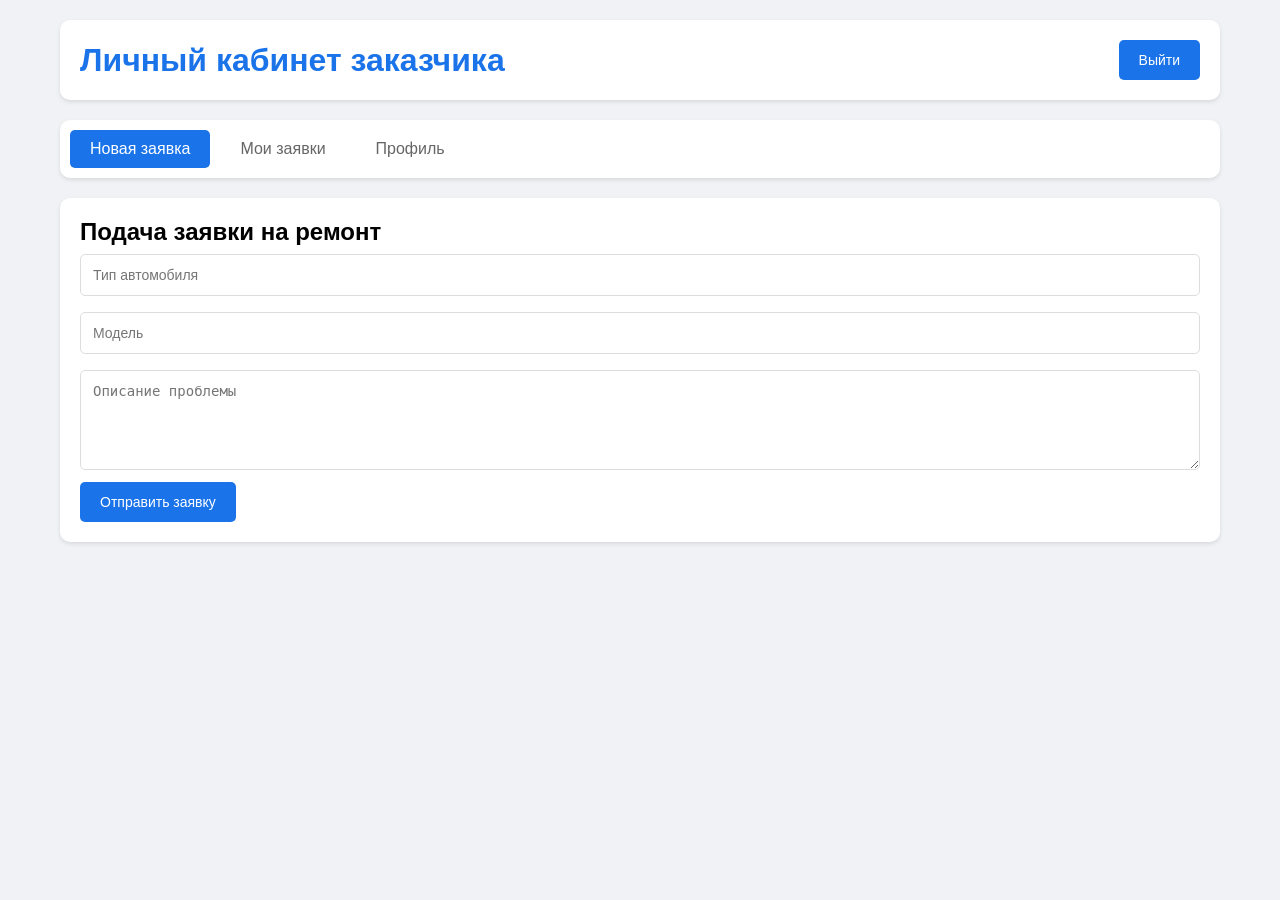
==== RequestsForCarRepairs/wwwroot/customer.html @ a0fb4a38 "Написаны веб-страницы, начата разаботка маршрутов и логики приложения, настроено подключение к базе " ====
﻿<!DOCTYPE html>
<html lang="ru">
<head>
    <meta charset="UTF-8">
    <meta name="viewport" content="width=device-width, initial-scale=1.0">
    <title>Заказчик - Мои заявки</title>
    <link rel="stylesheet" href="css/style.css">
</head>
<body>
    <div class="container">
        <div class="header">
            <h1>Личный кабинет заказчика</h1>
            <div class="user-info">
                <span id="userName"></span>
                <button onclick="logout()">Выйти</button>
            </div>
        </div>

        <div class="nav">
            <button onclick="showSection('newRequest')" class="active">Новая заявка</button>
            <button onclick="showSection('myRequests')">Мои заявки</button>
            <button onclick="showSection('editProfile')">Профиль</button>
        </div>

        <!-- Новая заявка -->
        <div id="newRequest" class="section active">
            <h2>Подача заявки на ремонт</h2>
            <form id="requestForm">
                <input type="text" id="carType" placeholder="Тип автомобиля" required>
                <input type="text" id="carModel" placeholder="Модель" required>
                <textarea id="problemDescription" placeholder="Описание проблемы" required></textarea>
                <button type="submit">Отправить заявку</button>
            </form>
            <div id="requestResult"></div>
        </div>

        <!-- Мои заявки -->
        <div id="myRequests" class="section">
            <h2>Мои заявки</h2>
            <div id="requestsList"></div>
        </div>

        <!-- Редактирование профиля -->
        <div id="editProfile" class="section">
            <h2>Редактирование профиля</h2>
            <form id="profileForm">
                <input type="text" id="fio" placeholder="ФИО" required>
                <input type="text" id="phone" placeholder="Телефон" required>
                <button type="submit">Сохранить</button>
            </form>
        </div>
    </div>
    <script src="js/auth.js"></script>
    <script src="js/tourist.js"></script>
</body>
</html>
---- RequestsForCarRepairs/wwwroot/css/style.css ----
﻿* {
    margin: 0;
    padding: 0;
    box-sizing: border-box;
}

body {
    font-family: Arial, sans-serif;
    background: #f0f2f5;
}

.container {
    max-width: 1200px;
    margin: 0 auto;
    padding: 20px;
}

.header {
    background: white;
    padding: 20px;
    border-radius: 10px;
    margin-bottom: 20px;
    box-shadow: 0 2px 4px rgba(0,0,0,0.1);
    display: flex;
    justify-content: space-between;
    align-items: center;
}

    .header h1 {
        color: #1a73e8;
    }

.user-info {
    display: flex;
    align-items: center;
    gap: 20px;
}

    .user-info span {
        font-weight: bold;
        color: #333;
    }

.nav {
    background: white;
    padding: 10px;
    border-radius: 10px;
    margin-bottom: 20px;
    box-shadow: 0 2px 4px rgba(0,0,0,0.1);
    display: flex;
    gap: 10px;
}

    .nav button {
        padding: 10px 20px;
        border: none;
        background: none;
        cursor: pointer;
        font-size: 16px;
        color: #666;
        border-radius: 5px;
        transition: all 0.3s;
    }

        .nav button:hover {
            background: #e8f0fe;
            color: #1a73e8;
        }

        .nav button.active {
            background: #1a73e8;
            color: white;
        }

.section {
    display: none;
    background: white;
    padding: 20px;
    border-radius: 10px;
    box-shadow: 0 2px 4px rgba(0,0,0,0.1);
}

    .section.active {
        display: block;
    }

.login-form {
    max-width: 400px;
    margin: 50px auto;
    background: white;
    padding: 30px;
    border-radius: 10px;
    box-shadow: 0 2px 10px rgba(0,0,0,0.1);
}

    .login-form h2 {
        margin-bottom: 20px;
        color: #333;
        text-align: center;
    }

input, textarea, select {
    width: 100%;
    padding: 12px;
    margin: 8px 0;
    border: 1px solid #ddd;
    border-radius: 5px;
    font-size: 14px;
    transition: border-color 0.3s;
}

    input:focus, textarea:focus, select:focus {
        border-color: #1a73e8;
        outline: none;
    }

textarea {
    min-height: 100px;
    resize: vertical;
}

button {
    background: #1a73e8;
    color: white;
    border: none;
    padding: 12px 20px;
    border-radius: 5px;
    cursor: pointer;
    font-size: 14px;
    transition: background 0.3s;
}

    button:hover {
        background: #1557b0;
    }

.error {
    color: #d93025;
    margin-top: 10px;
    text-align: center;
}

.request-card {
    border: 1px solid #ddd;
    padding: 15px;
    margin: 10px 0;
    border-radius: 5px;
    background: #f9f9f9;
}

    .request-card h3 {
        color: #1a73e8;
        margin-bottom: 10px;
    }

    .request-card p {
        margin: 5px 0;
        color: #555;
    }

    .request-card .status {
        display: inline-block;
        padding: 5px 10px;
        background: #e8f0fe;
        color: #1a73e8;
        border-radius: 3px;
        font-size: 12px;
    }

.modal {
    display: none;
    position: fixed;
    top: 0;
    left: 0;
    width: 100%;
    height: 100%;
    background: rgba(0,0,0,0.5);
    z-index: 1000;
}

.modal-content {
    background: white;
    margin: 50px auto;
    padding: 20px;
    max-width: 600px;
    border-radius: 10px;
    position: relative;
    max-height: 80vh;
    overflow-y: auto;
}

.close {
    position: absolute;
    top: 10px;
    right: 20px;
    font-size: 24px;
    cursor: pointer;
    color: #666;
}

    .close:hover {
        color: #333;
    }

.analytics-grid {
    display: grid;
    grid-template-columns: repeat(auto-fit, minmax(250px, 1fr));
    gap: 20px;
    margin-top: 20px;
}

.analytics-card {
    background: #f5f5f5;
    padding: 20px;
    border-radius: 5px;
}

    .analytics-card h3 {
        color: #333;
        margin-bottom: 15px;
    }

.report-filters {
    margin-bottom: 20px;
    padding: 15px;
    background: #f5f5f5;
    border-radius: 5px;
}

    .report-filters input {
        width: auto;
        margin: 0 10px 0 0;
    }

.comment {
    background: #f0f2f5;
    padding: 10px;
    margin: 5px 0;
    border-radius: 5px;
}

    .comment small {
        color: #666;
        font-size: 12px;
    }

@media (max-width: 768px) {
    .nav {
        flex-direction: column;
    }

        .nav button {
            width: 100%;
        }

    .analytics-grid {
        grid-template-columns: 1fr;
    }
}
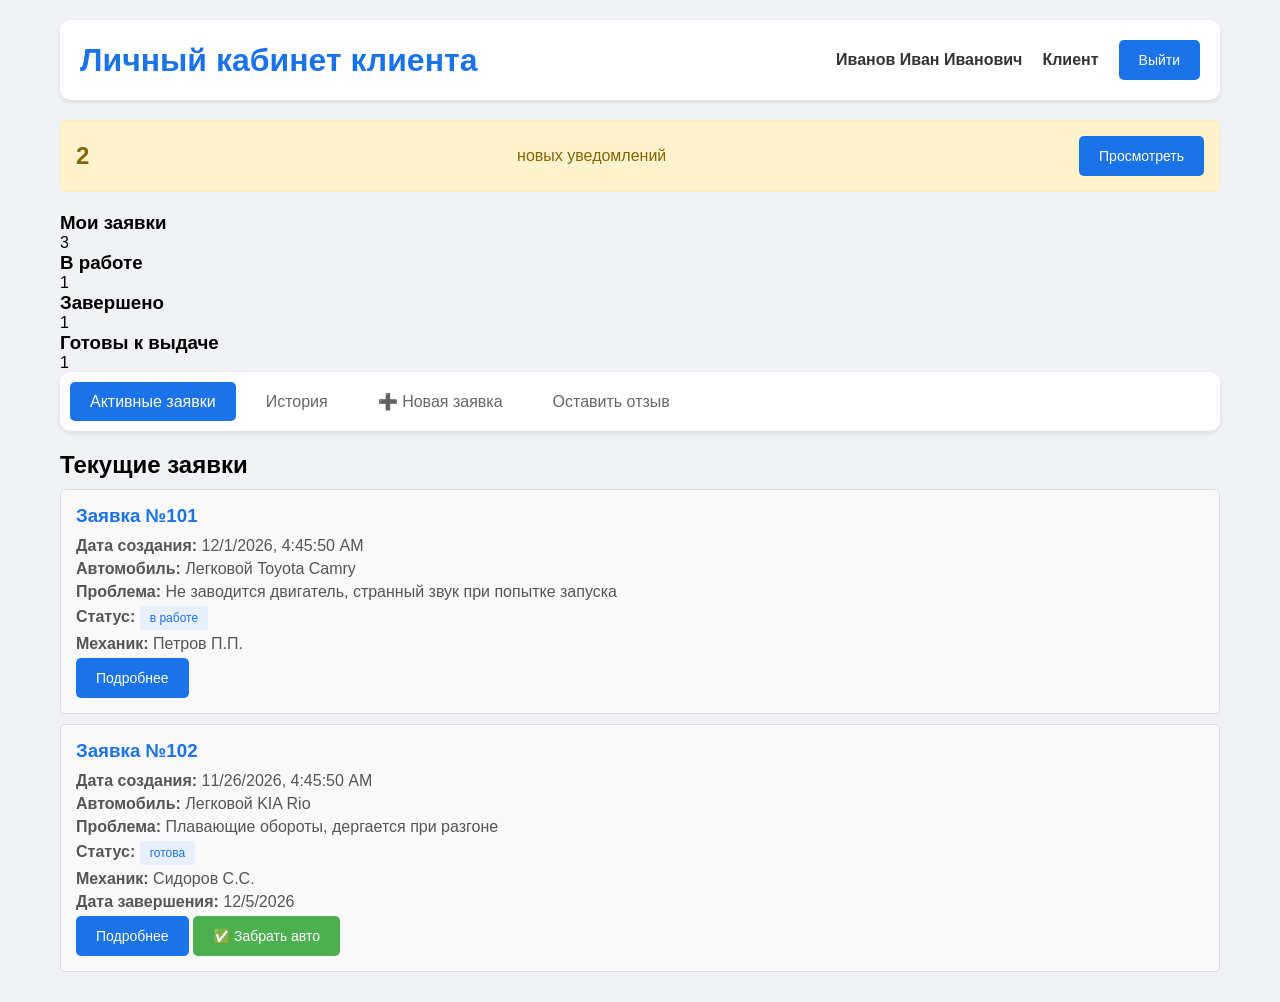
==== commit b1df8434: "Создано подключение к базе данных. Реализована логика авторизации. Добавлен функционал страниц для о" ====
--- a/RequestsForCarRepairs/wwwroot/customer.html
+++ b/RequestsForCarRepairs/wwwroot/customer.html
@@ -9,48 +9,588 @@
 <body>
     <div class="container">
         <div class="header">
-            <h1>Личный кабинет заказчика</h1>
+            <h1>Личный кабинет клиента</h1>
             <div class="user-info">
-                <span id="userName"></span>
+                <span class="user-name" id="userName"></span>
+                <span>Клиент</span>
                 <button onclick="logout()">Выйти</button>
             </div>
         </div>
 
+        <!-- Уведомления для клиента -->
+        <div class="alert-panel" id="notificationPanel" style="display: none;">
+            <span class="alert-count" id="notificationCount">0</span>
+            <span>новых уведомлений</span>
+            <button onclick="showNotifications()">Просмотреть</button>
+        </div>
+
+        <!-- Статистика клиента -->
+        <div class="statistics-panel">
+            <div class="stat-card">
+                <h3>Мои заявки</h3>
+                <div class="value" id="totalClientRequests">0</div>
+            </div>
+            <div class="stat-card">
+                <h3>В работе</h3>
+                <div class="value" id="clientInProgress">0</div>
+            </div>
+            <div class="stat-card">
+                <h3>Завершено</h3>
+                <div class="value" id="clientCompleted">0</div>
+            </div>
+            <div class="stat-card">
+                <h3>Готовы к выдаче</h3>
+                <div class="value" id="clientReady">0</div>
+            </div>
+        </div>
+
+        <!-- Навигация -->
         <div class="nav">
-            <button onclick="showSection('newRequest')" class="active">Новая заявка</button>
-            <button onclick="showSection('myRequests')">Мои заявки</button>
-            <button onclick="showSection('editProfile')">Профиль</button>
-        </div>
-
-        <!-- Новая заявка -->
-        <div id="newRequest" class="section active">
-            <h2>Подача заявки на ремонт</h2>
-            <form id="requestForm">
-                <input type="text" id="carType" placeholder="Тип автомобиля" required>
-                <input type="text" id="carModel" placeholder="Модель" required>
-                <textarea id="problemDescription" placeholder="Описание проблемы" required></textarea>
-                <button type="submit">Отправить заявку</button>
-            </form>
-            <div id="requestResult"></div>
-        </div>
-
-        <!-- Мои заявки -->
-        <div id="myRequests" class="section">
-            <h2>Мои заявки</h2>
-            <div id="requestsList"></div>
-        </div>
-
-        <!-- Редактирование профиля -->
-        <div id="editProfile" class="section">
-            <h2>Редактирование профиля</h2>
-            <form id="profileForm">
-                <input type="text" id="fio" placeholder="ФИО" required>
-                <input type="text" id="phone" placeholder="Телефон" required>
-                <button type="submit">Сохранить</button>
-            </form>
+            <button class="active" onclick="showTab('activeRequests')">Активные заявки</button>
+            <button onclick="showTab('requestHistory')">История</button>
+            <button onclick="showTab('newRequest')">➕ Новая заявка</button>
+            <button onclick="showTab('feedback')">Оставить отзыв</button>
+        </div>
+
+        <!-- Вкладка: Активные заявки -->
+        <div id="activeRequestsTab" class="tab active">
+            <h2>Текущие заявки</h2>
+            <div id="activeRequestsList">Загрузка...</div>
+        </div>
+
+        <!-- Вкладка: История заявок -->
+        <div id="requestHistoryTab" class="tab">
+            <h2>История заявок</h2>
+            <div class="filter-panel">
+                <input type="text" id="historySearch" placeholder="Поиск по номеру или авто...">
+                <select id="historyStatusFilter">
+                    <option value="">Все статусы</option>
+                    <option value="завершена">Завершенные</option>
+                    <option value="готова">Готовые к выдаче</option>
+                </select>
+                <button onclick="filterHistory()">Поиск</button>
+            </div>
+            <div id="historyRequestsList">Загрузка...</div>
+        </div>
+
+        <!-- Вкладка: Новая заявка -->
+        <div id="newRequestTab" class="tab">
+            <h2>Создание новой заявки</h2>
+            <div class="request-card">
+                <form id="newRequestForm">
+                    <div class="form-group">
+                        <label>Вид авто:</label>
+                        <input type="text" id="carType" placeholder="Например: Легковой, Грузовой" required>
+                    </div>
+                    <div class="form-group">
+                        <label>Модель авто:</label>
+                        <input type="text" id="carModel" placeholder="Например: Toyota Camry" required>
+                    </div>
+                    <div class="form-group">
+                        <label>Описание проблемы:</label>
+                        <textarea id="problemDescription" rows="5" placeholder="Подробно опишите неисправность..." required></textarea>
+                    </div>
+                    <div class="form-group">
+                        <label>Желаемая дата завершения:</label>
+                        <input type="date" id="desiredDate">
+                    </div>
+                    <div class="form-group">
+                        <label>Дополнительные пожелания:</label>
+                        <textarea id="additionalWishes" rows="3" placeholder="Укажите дополнительные пожелания..."></textarea>
+                    </div>
+                    <button type="button" onclick="createRequest()">Отправить заявку</button>
+                </form>
+            </div>
+        </div>
+
+        <!-- Вкладка: Оставить отзыв -->
+        <div id="feedbackTab" class="tab">
+            <h2>Оценка качества обслуживания</h2>
+
+            <!-- Завершенные заявки для отзыва -->
+            <div id="completedForFeedback">Загрузка...</div>
+
+          
+            <div id="feedbackForm" style="display: none;" class="request-card">
+                <h3>Оставить отзыв по заявке №<span id="feedbackRequestId"></span></h3>
+
+                <div class="form-group">
+                    <label>Оценка работы:</label>
+                    <select id="rating">
+                        <option value="5">5 - Отлично</option>
+                        <option value="4">4 - Хорошо</option>
+                        <option value="3">3 - Удовлетворительно</option>
+                        <option value="2">2 - Плохо</option>
+                        <option value="1">1 - Ужасно</option>
+                    </select>
+                </div>
+
+                <div class="form-group">
+                    <label>Качество ремонта:</label>
+                    <select id="qualityRating">
+                        <option value="5">5 - Идеально</option>
+                        <option value="4">4 - Хорошо</option>
+                        <option value="3">3 - Приемлемо</option>
+                        <option value="2">2 - Есть замечания</option>
+                        <option value="1">1 - Требует доработки</option>
+                    </select>
+                </div>
+
+                <div class="form-group">
+                    <label>Скорость выполнения:</label>
+                    <select id="speedRating">
+                        <option value="5">5 - Очень быстро</option>
+                        <option value="4">4 - В срок</option>
+                        <option value="3">3 - С небольшим опозданием</option>
+                        <option value="2">2 - Долго</option>
+                        <option value="1">1 - Очень долго</option>
+                    </select>
+                </div>
+
+                <div class="form-group">
+                    <label>Ваш отзыв:</label>
+                    <textarea id="feedbackText" rows="4" placeholder="Напишите ваш отзыв о качестве работы..."></textarea>
+                </div>
+
+                <div class="form-group">
+                    <label>Рекомендуете ли нас друзьям?</label>
+                    <select id="recommend">
+                        <option value="yes">Да</option>
+                        <option value="no">Нет</option>
+                    </select>
+                </div>
+
+                <button onclick="submitFeedback()">Отправить отзыв</button>
+                <button onclick="cancelFeedback()" style="background: #666;">Отмена</button>
+            </div>
         </div>
     </div>
+
+
+    <div id="requestDetailModal" class="modal">
+        <div class="modal-content">
+            <span class="close" onclick="closeModal('requestDetailModal')">&times;</span>
+            <h2 id="detailModalTitle">Детали заявки</h2>
+
+            <div id="requestDetailInfo"></div>
+
+            <h3>Статус выполнения</h3>
+            <div class="status-timeline" id="statusTimeline"></div>
+
+            <h3>Комментарии механиков</h3>
+            <div id="detailComments"></div>
+
+            <h3>Запчасти и материалы</h3>
+            <div id="detailParts"></div>
+
+            <button onclick="contactManager()" style="margin-top: 20px;">📞 Связаться с менеджером</button>
+        </div>
+    </div>
+
+
+    <div id="notificationsModal" class="modal">
+        <div class="modal-content">
+            <span class="close" onclick="closeModal('notificationsModal')">&times;</span>
+            <h2>Уведомления</h2>
+            <div id="notificationsList"></div>
+        </div>
+    </div>
+
     <script src="js/auth.js"></script>
-    <script src="js/tourist.js"></script>
+    <script>
+        let currentUser = null;
+        let clientRequests = [];
+        let notifications = [];
+
+        document.addEventListener('DOMContentLoaded', function () {
+            currentUser = app.getUser();
+            if (!currentUser || (currentUser.type?.toLowerCase() !== 'клиент' && currentUser.type?.toLowerCase() !== 'admin')) {
+                // Для демо создаем тестового клиента
+                currentUser = {
+                    userID: 1,
+                    fio: 'Иванов Иван Иванович',
+                    login: 'client',
+                    type: 'клиент'
+                };
+                app.setUser(currentUser);
+            }
+
+            document.getElementById('userName').textContent = currentUser.fio || currentUser.login;
+
+            loadClientData();
+        });
+
+        function showTab(tabName) {
+            document.querySelectorAll('.tab').forEach(t => t.classList.remove('active'));
+            document.querySelectorAll('.nav button').forEach(b => b.classList.remove('active'));
+
+            document.getElementById(tabName + 'Tab').classList.add('active');
+            event.target.classList.add('active');
+
+            if (tabName === 'activeRequests') loadActiveRequests();
+            if (tabName === 'requestHistory') loadRequestHistory();
+            if (tabName === 'feedback') loadCompletedForFeedback();
+        }
+
+        function loadClientData() {
+            // Имитация загрузки данных клиента
+            setTimeout(() => {
+                clientRequests = [
+                    {
+                        requestID: 101,
+                        startDate: new Date(Date.now() - 5 * 24 * 60 * 60 * 1000),
+                        carType: 'Легковой',
+                        carModel: 'Toyota Camry',
+                        problemDescription: 'Не заводится двигатель, странный звук при попытке запуска',
+                        requestStatus: 'в работе',
+                        completionDate: null,
+                        master: { fio: 'Петров П.П.' },
+                        comments: [
+                            { authorName: 'Петров П.П.', message: 'Диагностика показала проблемы со стартером', createdAt: new Date(Date.now() - 4 * 24 * 60 * 60 * 1000) },
+                            { authorName: 'Петров П.П.', message: 'Заказан новый стартер, ожидаем поставку', createdAt: new Date(Date.now() - 2 * 24 * 60 * 60 * 1000) }
+                        ],
+                        parts: [
+                            { name: 'Стартер', partNumber: 'ST-123', quantity: 1, isOrdered: true }
+                        ]
+                    },
+                    {
+                        requestID: 102,
+                        startDate: new Date(Date.now() - 10 * 24 * 60 * 60 * 1000),
+                        carType: 'Легковой',
+                        carModel: 'KIA Rio',
+                        problemDescription: 'Плавающие обороты, дергается при разгоне',
+                        requestStatus: 'готова',
+                        completionDate: new Date(Date.now() - 1 * 24 * 60 * 60 * 1000),
+                        master: { fio: 'Сидоров С.С.' },
+                        comments: [
+                            { authorName: 'Сидоров С.С.', message: 'Произведена чистка дроссельной заслонки', createdAt: new Date(Date.now() - 3 * 24 * 60 * 60 * 1000) },
+                            { authorName: 'Сидоров С.С.', message: 'Замена свечей зажигания', createdAt: new Date(Date.now() - 2 * 24 * 60 * 60 * 1000) }
+                        ],
+                        parts: [
+                            { name: 'Свечи зажигания', partNumber: 'NGK-456', quantity: 4, isOrdered: true }
+                        ]
+                    },
+                    {
+                        requestID: 103,
+                        startDate: new Date(Date.now() - 15 * 24 * 60 * 60 * 1000),
+                        carType: 'Грузовой',
+                        carModel: 'ГАЗель',
+                        problemDescription: 'Стук в подвеске спереди',
+                        requestStatus: 'завершена',
+                        completionDate: new Date(Date.now() - 3 * 24 * 60 * 60 * 1000),
+                        master: { fio: 'Кузнецов К.К.' },
+                        comments: [
+                            { authorName: 'Кузнецов К.К.', message: 'Замена передних амортизаторов', createdAt: new Date(Date.now() - 5 * 24 * 60 * 60 * 1000) },
+                            { authorName: 'Кузнецов К.К.', message: 'Сход-развал выполнен', createdAt: new Date(Date.now() - 4 * 24 * 60 * 60 * 1000) }
+                        ],
+                        parts: [
+                            { name: 'Амортизаторы', partNumber: 'KYB-789', quantity: 2, isOrdered: true }
+                        ]
+                    }
+                ];
+
+                // Уведомления
+                notifications = [
+                    { id: 1, message: 'По заявке №101 обновлен статус: "В работе"', date: new Date(), read: false },
+                    { id: 2, message: 'Заявка №102 готова к выдаче', date: new Date(), read: false },
+                    { id: 3, message: 'Добавлен комментарий по заявке №101', date: new Date(), read: true }
+                ];
+
+                updateStatistics();
+                showNotificationsAlert();
+                loadActiveRequests();
+            }, 500);
+        }
+
+        function updateStatistics() {
+            const total = clientRequests.length;
+            const inProgress = clientRequests.filter(r => r.requestStatus === 'в работе' || r.requestStatus === 'ожидание').length;
+            const completed = clientRequests.filter(r => r.requestStatus === 'завершена').length;
+            const ready = clientRequests.filter(r => r.requestStatus === 'готова').length;
+
+            document.getElementById('totalClientRequests').textContent = total;
+            document.getElementById('clientInProgress').textContent = inProgress;
+            document.getElementById('clientCompleted').textContent = completed;
+            document.getElementById('clientReady').textContent = ready;
+        }
+
+        function showNotificationsAlert() {
+            const unreadCount = notifications.filter(n => !n.read).length;
+            if (unreadCount > 0) {
+                document.getElementById('notificationCount').textContent = unreadCount;
+                document.getElementById('notificationPanel').style.display = 'flex';
+            }
+        }
+
+        function loadActiveRequests() {
+            const active = clientRequests.filter(r => r.requestStatus !== 'завершена');
+            displayClientRequests(active, 'activeRequestsList', true);
+        }
+
+        function loadRequestHistory() {
+            const history = clientRequests.filter(r => r.requestStatus === 'завершена');
+            displayClientRequests(history, 'historyRequestsList', false);
+        }
+
+        function loadCompletedForFeedback() {
+            const completed = clientRequests.filter(r => r.requestStatus === 'завершена' || r.requestStatus === 'готова');
+
+            if (completed.length === 0) {
+                document.getElementById('completedForFeedback').innerHTML = '<p>Нет завершенных заявок для отзыва</p>';
+                return;
+            }
+
+            document.getElementById('completedForFeedback').innerHTML = completed.map(r => `
+                    <div class="request-card">
+                        <h3>Заявка №${r.requestID}</h3>
+                        <p><strong>Автомобиль:</strong> ${r.carType} ${r.carModel}</p>
+                        <p><strong>Проблема:</strong> ${r.problemDescription}</p>
+                        <p><strong>Статус:</strong> <span class="status">${r.requestStatus}</span></p>
+                        <p><strong>Механик:</strong> ${r.master?.fio || 'Не указан'}</p>
+                        <p><strong>Дата завершения:</strong> ${r.completionDate ? new Date(r.completionDate).toLocaleDateString() : 'Не указана'}</p>
+                        <button onclick="showFeedbackForm(${r.requestID})">Оставить отзыв</button>
+                    </div>
+                `).join('');
+        }
+
+        function displayClientRequests(requests, elementId, showTimeline) {
+            const container = document.getElementById(elementId);
+
+            if (!requests || requests.length === 0) {
+                container.innerHTML = '<p>Заявок не найдено</p>';
+                return;
+            }
+
+            container.innerHTML = requests.map(r => {
+                const statusClass = {
+                    'новая': 'status-new',
+                    'в работе': 'status-progress',
+                    'ожидание': 'status-waiting',
+                    'готова': 'status-ready',
+                    'завершена': 'status-completed'
+                }[r.requestStatus?.toLowerCase()] || '';
+
+                return `
+                        <div class="request-card">
+                            <h3>Заявка №${r.requestID}</h3>
+                            <p><strong>Дата создания:</strong> ${new Date(r.startDate).toLocaleString()}</p>
+                            <p><strong>Автомобиль:</strong> ${r.carType || ''} ${r.carModel || ''}</p>
+                            <p><strong>Проблема:</strong> ${r.problemDescription || ''}</p>
+                            <p><strong>Статус:</strong> <span class="status ${statusClass}">${r.requestStatus}</span></p>
+                            <p><strong>Механик:</strong> ${r.master?.fio || 'Не назначен'}</p>
+                            ${r.completionDate ? `<p><strong>Дата завершения:</strong> ${new Date(r.completionDate).toLocaleDateString()}</p>` : ''}
+                            <button onclick="showRequestDetails(${r.requestID})">Подробнее</button>
+
+                            ${r.requestStatus === 'готова' ? `
+                                <button onclick="confirmPickup(${r.requestID})" style="background: #4CAF50;">✅ Забрать авто</button>
+                            ` : ''}
+                        </div>
+                    `;
+            }).join('');
+        }
+
+        function showRequestDetails(requestId) {
+            const request = clientRequests.find(r => r.requestID === requestId);
+            if (!request) return;
+
+            document.getElementById('detailModalTitle').textContent = `Заявка №${requestId}`;
+
+           
+            document.getElementById('requestDetailInfo').innerHTML = `
+                    <p><strong>Автомобиль:</strong> ${request.carType} ${request.carModel}</p>
+                    <p><strong>Проблема:</strong> ${request.problemDescription}</p>
+                    <p><strong>Статус:</strong> ${request.requestStatus}</p>
+                    <p><strong>Механик:</strong> ${request.master?.fio || 'Не назначен'}</p>
+                    <p><strong>Дата создания:</strong> ${new Date(request.startDate).toLocaleString()}</p>
+                    ${request.completionDate ? `<p><strong>Дата завершения:</strong> ${new Date(request.completionDate).toLocaleString()}</p>` : ''}
+                `;
+
+           
+            document.getElementById('statusTimeline').innerHTML = `
+                    <div style="margin: 10px 0; padding: 10px; background: #f5f5f5; border-radius: 5px;">
+                        <p>✅ Заявка создана: ${new Date(request.startDate).toLocaleString()}</p>
+                        ${request.requestStatus !== 'новая' ? '<p>🔄 В работе</p>' : ''}
+                        ${request.completionDate ? `<p>✅ Завершена: ${new Date(request.completionDate).toLocaleString()}</p>` : ''}
+                    </div>
+                `;
+
+          
+            if (request.comments && request.comments.length > 0) {
+                document.getElementById('detailComments').innerHTML = request.comments.map(c => `
+                        <div class="comment">
+                            <strong>${c.authorName}:</strong> ${c.message}
+                            <br><small>${new Date(c.createdAt).toLocaleString()}</small>
+                        </div>
+                    `).join('');
+            } else {
+                document.getElementById('detailComments').innerHTML = '<p>Комментариев пока нет</p>';
+            }
+
+            if (request.parts && request.parts.length > 0) {
+                document.getElementById('detailParts').innerHTML = request.parts.map(p => `
+                        <div class="comment">
+                            <strong>${p.name}</strong> (${p.partNumber}) - ${p.quantity} шт.
+                            ${p.isOrdered ? '✅ Заказано' : '⏳ Ожидает заказа'}
+                        </div>
+                    `).join('');
+            } else {
+                document.getElementById('detailParts').innerHTML = '<p>Запчасти не заказывались</p>';
+            }
+
+            document.getElementById('requestDetailModal').style.display = 'block';
+        }
+
+        function showFeedbackForm(requestId) {
+            document.getElementById('feedbackRequestId').textContent = requestId;
+            document.getElementById('feedbackForm').style.display = 'block';
+            document.getElementById('feedbackTab').scrollTop = document.getElementById('feedbackForm').offsetTop;
+        }
+
+        function submitFeedback() {
+            const requestId = document.getElementById('feedbackRequestId').textContent;
+            const rating = document.getElementById('rating').value;
+            const qualityRating = document.getElementById('qualityRating').value;
+            const speedRating = document.getElementById('speedRating').value;
+            const feedbackText = document.getElementById('feedbackText').value;
+            const recommend = document.getElementById('recommend').value;
+
+            if (!feedbackText) {
+                alert('Пожалуйста, напишите отзыв');
+                return;
+            }
+
+            alert(`
+                    Спасибо за ваш отзыв по заявке №${requestId}!
+
+                    Оценка: ${rating}
+                    Качество ремонта: ${qualityRating}
+                    Скорость: ${speedRating}
+                    Рекомендация: ${recommend === 'yes' ? '✅ Да' : '❌ Нет'}
+
+                    Ваш отзыв: "${feedbackText}"
+
+                    Мы ценим ваше мнение!
+                `);
+
+            cancelFeedback();
+        }
+
+        function cancelFeedback() {
+            document.getElementById('feedbackForm').style.display = 'none';
+            document.getElementById('rating').value = '5';
+            document.getElementById('qualityRating').value = '5';
+            document.getElementById('speedRating').value = '5';
+            document.getElementById('feedbackText').value = '';
+            document.getElementById('recommend').value = 'yes';
+        }
+
+        function createRequest() {
+            const carType = document.getElementById('carType').value;
+            const carModel = document.getElementById('carModel').value;
+            const problem = document.getElementById('problemDescription').value;
+            const desiredDate = document.getElementById('desiredDate').value;
+            const wishes = document.getElementById('additionalWishes').value;
+
+            if (!carType || !carModel || !problem) {
+                alert('Заполните все обязательные поля');
+                return;
+            }
+
+            const newId = Math.max(...clientRequests.map(r => r.requestID)) + 1;
+
+            const newRequest = {
+                requestID: newId,
+                startDate: new Date(),
+                carType: carType,
+                carModel: carModel,
+                problemDescription: problem,
+                requestStatus: 'новая',
+                completionDate: null,
+                master: null,
+                comments: [],
+                parts: []
+            };
+
+            clientRequests.push(newRequest);
+
+            alert(`Заявка №${newId} успешно создана! Ожидайте подтверждения от диспетчера.`);
+
+            
+            document.getElementById('newRequestForm').reset();
+
+
+            showTab('activeRequests');
+            loadActiveRequests();
+            updateStatistics();
+        }
+
+        function confirmPickup(requestId) {
+            if (confirm(`Подтвердите получение автомобиля по заявке №${requestId}`)) {
+                const request = clientRequests.find(r => r.requestID === requestId);
+                if (request) {
+                    request.requestStatus = 'завершена';
+                    request.completionDate = new Date();
+                    alert('Спасибо за обращение! Будем рады видеть вас снова.');
+                    loadActiveRequests();
+                    loadRequestHistory();
+                    updateStatistics();
+                }
+            }
+        }
+
+        function showNotifications() {
+            document.getElementById('notificationsList').innerHTML = notifications.map(n => `
+                    <div class="comment" style="${n.read ? 'opacity: 0.7;' : 'font-weight: bold;'}">
+                        <p>${n.message}</p>
+                        <small>${new Date(n.date).toLocaleString()}</small>
+                        ${!n.read ? `<button onclick="markAsRead(${n.id})" style="margin-top: 5px;">✓ Отметить прочитанным</button>` : ''}
+                    </div>
+                `).join('');
+
+            document.getElementById('notificationsModal').style.display = 'block';
+        }
+
+        function markAsRead(notificationId) {
+            const notification = notifications.find(n => n.id === notificationId);
+            if (notification) {
+                notification.read = true;
+                showNotifications();
+                showNotificationsAlert();
+            }
+        }
+
+        function contactManager() {
+            alert('Звонок менеджеру: +7 (123) 456-78-90');
+        }
+
+        function filterHistory() {
+            const search = document.getElementById('historySearch').value.toLowerCase();
+            const status = document.getElementById('historyStatusFilter').value;
+
+            let filtered = clientRequests.filter(r => r.requestStatus === 'завершена' || r.requestStatus === 'готова');
+
+            if (search) {
+                filtered = filtered.filter(r =>
+                    r.requestID.toString().includes(search) ||
+                    r.carModel.toLowerCase().includes(search) ||
+                    r.carType.toLowerCase().includes(search)
+                );
+            }
+
+            if (status) {
+                filtered = filtered.filter(r => r.requestStatus === status);
+            }
+
+            displayClientRequests(filtered, 'historyRequestsList', false);
+        }
+
+        function closeModal(modalId) {
+            document.getElementById(modalId).style.display = 'none';
+        }
+
+        function logout() {
+            app.logout();
+        }
+    </script>
 </body>
 </html>
--- a/RequestsForCarRepairs/wwwroot/css/style.css
+++ b/RequestsForCarRepairs/wwwroot/css/style.css
@@ -257,3 +257,166 @@
         grid-template-columns: 1fr;
     }
 }
+/* Добавьте в конец файла */
+.action-btn {
+    padding: 5px 10px;
+    margin: 2px;
+    border: none;
+    border-radius: 3px;
+    cursor: pointer;
+    font-size: 12px;
+}
+
+.extend-btn {
+    background: #ff9800;
+    color: white;
+}
+
+.assign-btn {
+    background: #2196F3;
+    color: white;
+}
+
+.qr-btn {
+    background: #4CAF50;
+    color: white;
+}
+
+.status-badge {
+    display: inline-block;
+    padding: 3px 8px;
+    border-radius: 3px;
+    font-size: 12px;
+    font-weight: bold;
+}
+
+.status-progress {
+    background: #2196F3;
+    color: white;
+}
+
+.status-ready {
+    background: #4CAF50;
+    color: white;
+}
+
+.status-new {
+    background: #ff9800;
+    color: white;
+}
+
+.alert-panel {
+    background: #fff3cd;
+    border: 1px solid #ffeeba;
+    color: #856404;
+    padding: 15px;
+    border-radius: 5px;
+    margin-bottom: 20px;
+    display: flex;
+    align-items: center;
+    justify-content: space-between;
+}
+
+    .alert-panel.warning {
+        background: #f8d7da;
+        border-color: #f5c6cb;
+        color: #721c24;
+    }
+
+.alert-count {
+    font-size: 24px;
+    font-weight: bold;
+    margin-right: 15px;
+}
+
+.tab {
+    display: none;
+}
+
+    .tab.active {
+        display: block;
+    }
+
+
+/* Стили для QR-кода */
+.qr-container {
+    text-align: center;
+    padding: 30px;
+    background: #f9f9f9;
+    border-radius: 15px;
+    box-shadow: 0 4px 15px rgba(0,0,0,0.2);
+}
+
+    .qr-container img {
+        max-width: 100%;
+        width: 300px;
+        height: 300px;
+        border: 4px solid #1a73e8;
+        border-radius: 20px;
+        padding: 15px;
+        background: white;
+        box-shadow: 0 4px 10px rgba(26,115,232,0.3);
+        margin: 10px 0;
+    }
+
+    .qr-container p {
+        margin: 15px 0;
+        font-size: 18px;
+        color: #333;
+    }
+
+        .qr-container p:first-of-type {
+            font-size: 22px;
+            font-weight: bold;
+            color: #1a73e8;
+        }
+
+    .qr-container button {
+        margin-top: 20px;
+        padding: 12px 30px;
+        background: #1a73e8;
+        color: white;
+        border: none;
+        border-radius: 8px;
+        cursor: pointer;
+        font-size: 16px;
+        font-weight: bold;
+        transition: all 0.3s;
+        box-shadow: 0 2px 5px rgba(0,0,0,0.2);
+    }
+
+        .qr-container button:hover {
+            background: #1557b0;
+            transform: scale(1.05);
+        }
+
+/* Стили для модального окна */
+.modal-content {
+    max-width: 500px;
+    background: white;
+    border-radius: 20px;
+    padding: 30px;
+    box-shadow: 0 10px 40px rgba(0,0,0,0.3);
+}
+
+    .modal-content h2 {
+        color: #1a73e8;
+        text-align: center;
+        margin-bottom: 20px;
+        font-size: 24px;
+    }
+
+.close {
+    position: absolute;
+    right: 20px;
+    top: 15px;
+    font-size: 28px;
+    font-weight: bold;
+    color: #666;
+    cursor: pointer;
+    transition: color 0.3s;
+}
+
+    .close:hover {
+        color: #1a73e8;
+    }
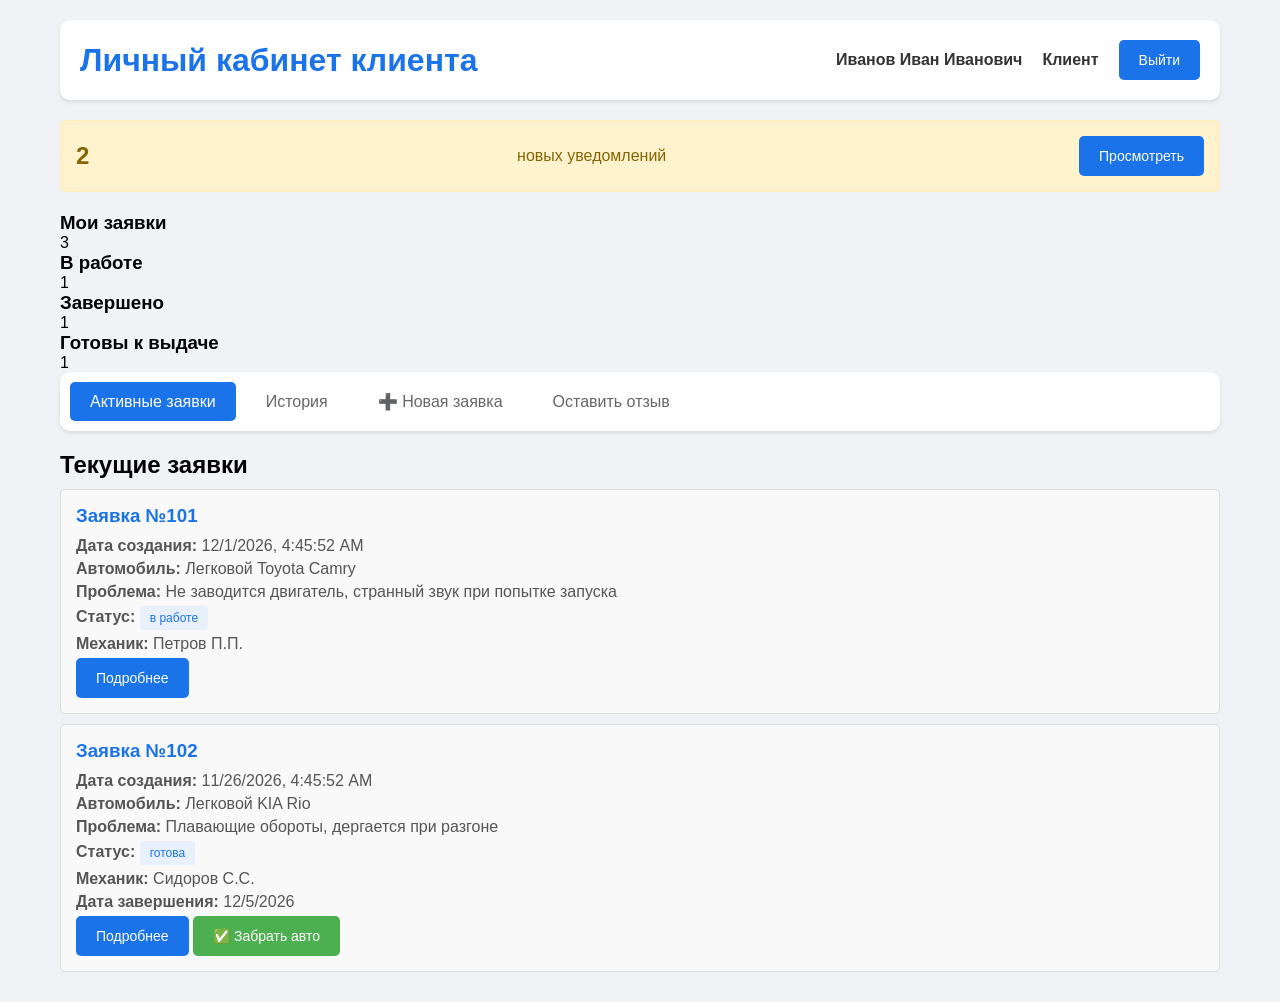
==== commit d82e5972: "Доработан функционал страницы оператора (добавлена функция редактирования заявок, просмотра статисти" ====
--- a/RequestsForCarRepairs/wwwroot/customer.html
+++ b/RequestsForCarRepairs/wwwroot/customer.html
@@ -197,400 +197,6 @@
     </div>
 
     <script src="js/auth.js"></script>
-    <script>
-        let currentUser = null;
-        let clientRequests = [];
-        let notifications = [];
-
-        document.addEventListener('DOMContentLoaded', function () {
-            currentUser = app.getUser();
-            if (!currentUser || (currentUser.type?.toLowerCase() !== 'клиент' && currentUser.type?.toLowerCase() !== 'admin')) {
-                // Для демо создаем тестового клиента
-                currentUser = {
-                    userID: 1,
-                    fio: 'Иванов Иван Иванович',
-                    login: 'client',
-                    type: 'клиент'
-                };
-                app.setUser(currentUser);
-            }
-
-            document.getElementById('userName').textContent = currentUser.fio || currentUser.login;
-
-            loadClientData();
-        });
-
-        function showTab(tabName) {
-            document.querySelectorAll('.tab').forEach(t => t.classList.remove('active'));
-            document.querySelectorAll('.nav button').forEach(b => b.classList.remove('active'));
-
-            document.getElementById(tabName + 'Tab').classList.add('active');
-            event.target.classList.add('active');
-
-            if (tabName === 'activeRequests') loadActiveRequests();
-            if (tabName === 'requestHistory') loadRequestHistory();
-            if (tabName === 'feedback') loadCompletedForFeedback();
-        }
-
-        function loadClientData() {
-            // Имитация загрузки данных клиента
-            setTimeout(() => {
-                clientRequests = [
-                    {
-                        requestID: 101,
-                        startDate: new Date(Date.now() - 5 * 24 * 60 * 60 * 1000),
-                        carType: 'Легковой',
-                        carModel: 'Toyota Camry',
-                        problemDescription: 'Не заводится двигатель, странный звук при попытке запуска',
-                        requestStatus: 'в работе',
-                        completionDate: null,
-                        master: { fio: 'Петров П.П.' },
-                        comments: [
-                            { authorName: 'Петров П.П.', message: 'Диагностика показала проблемы со стартером', createdAt: new Date(Date.now() - 4 * 24 * 60 * 60 * 1000) },
-                            { authorName: 'Петров П.П.', message: 'Заказан новый стартер, ожидаем поставку', createdAt: new Date(Date.now() - 2 * 24 * 60 * 60 * 1000) }
-                        ],
-                        parts: [
-                            { name: 'Стартер', partNumber: 'ST-123', quantity: 1, isOrdered: true }
-                        ]
-                    },
-                    {
-                        requestID: 102,
-                        startDate: new Date(Date.now() - 10 * 24 * 60 * 60 * 1000),
-                        carType: 'Легковой',
-                        carModel: 'KIA Rio',
-                        problemDescription: 'Плавающие обороты, дергается при разгоне',
-                        requestStatus: 'готова',
-                        completionDate: new Date(Date.now() - 1 * 24 * 60 * 60 * 1000),
-                        master: { fio: 'Сидоров С.С.' },
-                        comments: [
-                            { authorName: 'Сидоров С.С.', message: 'Произведена чистка дроссельной заслонки', createdAt: new Date(Date.now() - 3 * 24 * 60 * 60 * 1000) },
-                            { authorName: 'Сидоров С.С.', message: 'Замена свечей зажигания', createdAt: new Date(Date.now() - 2 * 24 * 60 * 60 * 1000) }
-                        ],
-                        parts: [
-                            { name: 'Свечи зажигания', partNumber: 'NGK-456', quantity: 4, isOrdered: true }
-                        ]
-                    },
-                    {
-                        requestID: 103,
-                        startDate: new Date(Date.now() - 15 * 24 * 60 * 60 * 1000),
-                        carType: 'Грузовой',
-                        carModel: 'ГАЗель',
-                        problemDescription: 'Стук в подвеске спереди',
-                        requestStatus: 'завершена',
-                        completionDate: new Date(Date.now() - 3 * 24 * 60 * 60 * 1000),
-                        master: { fio: 'Кузнецов К.К.' },
-                        comments: [
-                            { authorName: 'Кузнецов К.К.', message: 'Замена передних амортизаторов', createdAt: new Date(Date.now() - 5 * 24 * 60 * 60 * 1000) },
-                            { authorName: 'Кузнецов К.К.', message: 'Сход-развал выполнен', createdAt: new Date(Date.now() - 4 * 24 * 60 * 60 * 1000) }
-                        ],
-                        parts: [
-                            { name: 'Амортизаторы', partNumber: 'KYB-789', quantity: 2, isOrdered: true }
-                        ]
-                    }
-                ];
-
-                // Уведомления
-                notifications = [
-                    { id: 1, message: 'По заявке №101 обновлен статус: "В работе"', date: new Date(), read: false },
-                    { id: 2, message: 'Заявка №102 готова к выдаче', date: new Date(), read: false },
-                    { id: 3, message: 'Добавлен комментарий по заявке №101', date: new Date(), read: true }
-                ];
-
-                updateStatistics();
-                showNotificationsAlert();
-                loadActiveRequests();
-            }, 500);
-        }
-
-        function updateStatistics() {
-            const total = clientRequests.length;
-            const inProgress = clientRequests.filter(r => r.requestStatus === 'в работе' || r.requestStatus === 'ожидание').length;
-            const completed = clientRequests.filter(r => r.requestStatus === 'завершена').length;
-            const ready = clientRequests.filter(r => r.requestStatus === 'готова').length;
-
-            document.getElementById('totalClientRequests').textContent = total;
-            document.getElementById('clientInProgress').textContent = inProgress;
-            document.getElementById('clientCompleted').textContent = completed;
-            document.getElementById('clientReady').textContent = ready;
-        }
-
-        function showNotificationsAlert() {
-            const unreadCount = notifications.filter(n => !n.read).length;
-            if (unreadCount > 0) {
-                document.getElementById('notificationCount').textContent = unreadCount;
-                document.getElementById('notificationPanel').style.display = 'flex';
-            }
-        }
-
-        function loadActiveRequests() {
-            const active = clientRequests.filter(r => r.requestStatus !== 'завершена');
-            displayClientRequests(active, 'activeRequestsList', true);
-        }
-
-        function loadRequestHistory() {
-            const history = clientRequests.filter(r => r.requestStatus === 'завершена');
-            displayClientRequests(history, 'historyRequestsList', false);
-        }
-
-        function loadCompletedForFeedback() {
-            const completed = clientRequests.filter(r => r.requestStatus === 'завершена' || r.requestStatus === 'готова');
-
-            if (completed.length === 0) {
-                document.getElementById('completedForFeedback').innerHTML = '<p>Нет завершенных заявок для отзыва</p>';
-                return;
-            }
-
-            document.getElementById('completedForFeedback').innerHTML = completed.map(r => `
-                    <div class="request-card">
-                        <h3>Заявка №${r.requestID}</h3>
-                        <p><strong>Автомобиль:</strong> ${r.carType} ${r.carModel}</p>
-                        <p><strong>Проблема:</strong> ${r.problemDescription}</p>
-                        <p><strong>Статус:</strong> <span class="status">${r.requestStatus}</span></p>
-                        <p><strong>Механик:</strong> ${r.master?.fio || 'Не указан'}</p>
-                        <p><strong>Дата завершения:</strong> ${r.completionDate ? new Date(r.completionDate).toLocaleDateString() : 'Не указана'}</p>
-                        <button onclick="showFeedbackForm(${r.requestID})">Оставить отзыв</button>
-                    </div>
-                `).join('');
-        }
-
-        function displayClientRequests(requests, elementId, showTimeline) {
-            const container = document.getElementById(elementId);
-
-            if (!requests || requests.length === 0) {
-                container.innerHTML = '<p>Заявок не найдено</p>';
-                return;
-            }
-
-            container.innerHTML = requests.map(r => {
-                const statusClass = {
-                    'новая': 'status-new',
-                    'в работе': 'status-progress',
-                    'ожидание': 'status-waiting',
-                    'готова': 'status-ready',
-                    'завершена': 'status-completed'
-                }[r.requestStatus?.toLowerCase()] || '';
-
-                return `
-                        <div class="request-card">
-                            <h3>Заявка №${r.requestID}</h3>
-                            <p><strong>Дата создания:</strong> ${new Date(r.startDate).toLocaleString()}</p>
-                            <p><strong>Автомобиль:</strong> ${r.carType || ''} ${r.carModel || ''}</p>
-                            <p><strong>Проблема:</strong> ${r.problemDescription || ''}</p>
-                            <p><strong>Статус:</strong> <span class="status ${statusClass}">${r.requestStatus}</span></p>
-                            <p><strong>Механик:</strong> ${r.master?.fio || 'Не назначен'}</p>
-                            ${r.completionDate ? `<p><strong>Дата завершения:</strong> ${new Date(r.completionDate).toLocaleDateString()}</p>` : ''}
-                            <button onclick="showRequestDetails(${r.requestID})">Подробнее</button>
-
-                            ${r.requestStatus === 'готова' ? `
-                                <button onclick="confirmPickup(${r.requestID})" style="background: #4CAF50;">✅ Забрать авто</button>
-                            ` : ''}
-                        </div>
-                    `;
-            }).join('');
-        }
-
-        function showRequestDetails(requestId) {
-            const request = clientRequests.find(r => r.requestID === requestId);
-            if (!request) return;
-
-            document.getElementById('detailModalTitle').textContent = `Заявка №${requestId}`;
-
-           
-            document.getElementById('requestDetailInfo').innerHTML = `
-                    <p><strong>Автомобиль:</strong> ${request.carType} ${request.carModel}</p>
-                    <p><strong>Проблема:</strong> ${request.problemDescription}</p>
-                    <p><strong>Статус:</strong> ${request.requestStatus}</p>
-                    <p><strong>Механик:</strong> ${request.master?.fio || 'Не назначен'}</p>
-                    <p><strong>Дата создания:</strong> ${new Date(request.startDate).toLocaleString()}</p>
-                    ${request.completionDate ? `<p><strong>Дата завершения:</strong> ${new Date(request.completionDate).toLocaleString()}</p>` : ''}
-                `;
-
-           
-            document.getElementById('statusTimeline').innerHTML = `
-                    <div style="margin: 10px 0; padding: 10px; background: #f5f5f5; border-radius: 5px;">
-                        <p>✅ Заявка создана: ${new Date(request.startDate).toLocaleString()}</p>
-                        ${request.requestStatus !== 'новая' ? '<p>🔄 В работе</p>' : ''}
-                        ${request.completionDate ? `<p>✅ Завершена: ${new Date(request.completionDate).toLocaleString()}</p>` : ''}
-                    </div>
-                `;
-
-          
-            if (request.comments && request.comments.length > 0) {
-                document.getElementById('detailComments').innerHTML = request.comments.map(c => `
-                        <div class="comment">
-                            <strong>${c.authorName}:</strong> ${c.message}
-                            <br><small>${new Date(c.createdAt).toLocaleString()}</small>
-                        </div>
-                    `).join('');
-            } else {
-                document.getElementById('detailComments').innerHTML = '<p>Комментариев пока нет</p>';
-            }
-
-            if (request.parts && request.parts.length > 0) {
-                document.getElementById('detailParts').innerHTML = request.parts.map(p => `
-                        <div class="comment">
-                            <strong>${p.name}</strong> (${p.partNumber}) - ${p.quantity} шт.
-                            ${p.isOrdered ? '✅ Заказано' : '⏳ Ожидает заказа'}
-                        </div>
-                    `).join('');
-            } else {
-                document.getElementById('detailParts').innerHTML = '<p>Запчасти не заказывались</p>';
-            }
-
-            document.getElementById('requestDetailModal').style.display = 'block';
-        }
-
-        function showFeedbackForm(requestId) {
-            document.getElementById('feedbackRequestId').textContent = requestId;
-            document.getElementById('feedbackForm').style.display = 'block';
-            document.getElementById('feedbackTab').scrollTop = document.getElementById('feedbackForm').offsetTop;
-        }
-
-        function submitFeedback() {
-            const requestId = document.getElementById('feedbackRequestId').textContent;
-            const rating = document.getElementById('rating').value;
-            const qualityRating = document.getElementById('qualityRating').value;
-            const speedRating = document.getElementById('speedRating').value;
-            const feedbackText = document.getElementById('feedbackText').value;
-            const recommend = document.getElementById('recommend').value;
-
-            if (!feedbackText) {
-                alert('Пожалуйста, напишите отзыв');
-                return;
-            }
-
-            alert(`
-                    Спасибо за ваш отзыв по заявке №${requestId}!
-
-                    Оценка: ${rating}
-                    Качество ремонта: ${qualityRating}
-                    Скорость: ${speedRating}
-                    Рекомендация: ${recommend === 'yes' ? '✅ Да' : '❌ Нет'}
-
-                    Ваш отзыв: "${feedbackText}"
-
-                    Мы ценим ваше мнение!
-                `);
-
-            cancelFeedback();
-        }
-
-        function cancelFeedback() {
-            document.getElementById('feedbackForm').style.display = 'none';
-            document.getElementById('rating').value = '5';
-            document.getElementById('qualityRating').value = '5';
-            document.getElementById('speedRating').value = '5';
-            document.getElementById('feedbackText').value = '';
-            document.getElementById('recommend').value = 'yes';
-        }
-
-        function createRequest() {
-            const carType = document.getElementById('carType').value;
-            const carModel = document.getElementById('carModel').value;
-            const problem = document.getElementById('problemDescription').value;
-            const desiredDate = document.getElementById('desiredDate').value;
-            const wishes = document.getElementById('additionalWishes').value;
-
-            if (!carType || !carModel || !problem) {
-                alert('Заполните все обязательные поля');
-                return;
-            }
-
-            const newId = Math.max(...clientRequests.map(r => r.requestID)) + 1;
-
-            const newRequest = {
-                requestID: newId,
-                startDate: new Date(),
-                carType: carType,
-                carModel: carModel,
-                problemDescription: problem,
-                requestStatus: 'новая',
-                completionDate: null,
-                master: null,
-                comments: [],
-                parts: []
-            };
-
-            clientRequests.push(newRequest);
-
-            alert(`Заявка №${newId} успешно создана! Ожидайте подтверждения от диспетчера.`);
-
-            
-            document.getElementById('newRequestForm').reset();
-
-
-            showTab('activeRequests');
-            loadActiveRequests();
-            updateStatistics();
-        }
-
-        function confirmPickup(requestId) {
-            if (confirm(`Подтвердите получение автомобиля по заявке №${requestId}`)) {
-                const request = clientRequests.find(r => r.requestID === requestId);
-                if (request) {
-                    request.requestStatus = 'завершена';
-                    request.completionDate = new Date();
-                    alert('Спасибо за обращение! Будем рады видеть вас снова.');
-                    loadActiveRequests();
-                    loadRequestHistory();
-                    updateStatistics();
-                }
-            }
-        }
-
-        function showNotifications() {
-            document.getElementById('notificationsList').innerHTML = notifications.map(n => `
-                    <div class="comment" style="${n.read ? 'opacity: 0.7;' : 'font-weight: bold;'}">
-                        <p>${n.message}</p>
-                        <small>${new Date(n.date).toLocaleString()}</small>
-                        ${!n.read ? `<button onclick="markAsRead(${n.id})" style="margin-top: 5px;">✓ Отметить прочитанным</button>` : ''}
-                    </div>
-                `).join('');
-
-            document.getElementById('notificationsModal').style.display = 'block';
-        }
-
-        function markAsRead(notificationId) {
-            const notification = notifications.find(n => n.id === notificationId);
-            if (notification) {
-                notification.read = true;
-                showNotifications();
-                showNotificationsAlert();
-            }
-        }
-
-        function contactManager() {
-            alert('Звонок менеджеру: +7 (123) 456-78-90');
-        }
-
-        function filterHistory() {
-            const search = document.getElementById('historySearch').value.toLowerCase();
-            const status = document.getElementById('historyStatusFilter').value;
-
-            let filtered = clientRequests.filter(r => r.requestStatus === 'завершена' || r.requestStatus === 'готова');
-
-            if (search) {
-                filtered = filtered.filter(r =>
-                    r.requestID.toString().includes(search) ||
-                    r.carModel.toLowerCase().includes(search) ||
-                    r.carType.toLowerCase().includes(search)
-                );
-            }
-
-            if (status) {
-                filtered = filtered.filter(r => r.requestStatus === status);
-            }
-
-            displayClientRequests(filtered, 'historyRequestsList', false);
-        }
-
-        function closeModal(modalId) {
-            document.getElementById(modalId).style.display = 'none';
-        }
-
-        function logout() {
-            app.logout();
-        }
-    </script>
+    <script src="js/customer.js"></script>
 </body>
 </html>
--- a/RequestsForCarRepairs/wwwroot/css/style.css
+++ b/RequestsForCarRepairs/wwwroot/css/style.css
@@ -419,4 +419,88 @@
 
     .close:hover {
         color: #1a73e8;
-    }+    }
+* Стили для модального окна */
+.modal {
+    display: none;
+    position: fixed;
+    z-index: 1000;
+    left: 0;
+    top: 0;
+    width: 100%;
+    height: 100%;
+    background-color: rgba(0,0,0,0.5);
+}
+
+.modal-content {
+    background-color: white;
+    margin: 5% auto;
+    padding: 20px;
+    border-radius: 10px;
+    width: 90%;
+    max-width: 700px;
+    max-height: 80vh;
+    overflow-y: auto;
+    position: relative;
+}
+
+.close {
+    position: absolute;
+    right: 20px;
+    top: 10px;
+    font-size: 28px;
+    font-weight: bold;
+    cursor: pointer;
+    color: #666;
+}
+
+    .close:hover {
+        color: #1a73e8;
+    }
+
+.tab-btn {
+    background: none;
+    border: none;
+    padding: 10px;
+    cursor: pointer;
+    font-size: 16px;
+    color: #666;
+}
+
+    .tab-btn.active {
+        color: #1a73e8;
+        border-bottom: 2px solid #1a73e8;
+        font-weight: bold;
+    }
+
+.detail-tab {
+    padding: 15px 0;
+}
+
+.status-badge {
+    display: inline-block;
+    padding: 3px 8px;
+    border-radius: 3px;
+    font-size: 12px;
+    font-weight: bold;
+}
+
+.status-progress {
+    background: #2196F3;
+    color: white;
+}
+
+.status-ready {
+    background: #4CAF50;
+    color: white;
+}
+
+.status-new {
+    background: #ff9800;
+    color: white;
+}
+
+.status-waiting {
+    background: #9C27B0;
+    color: white;
+}
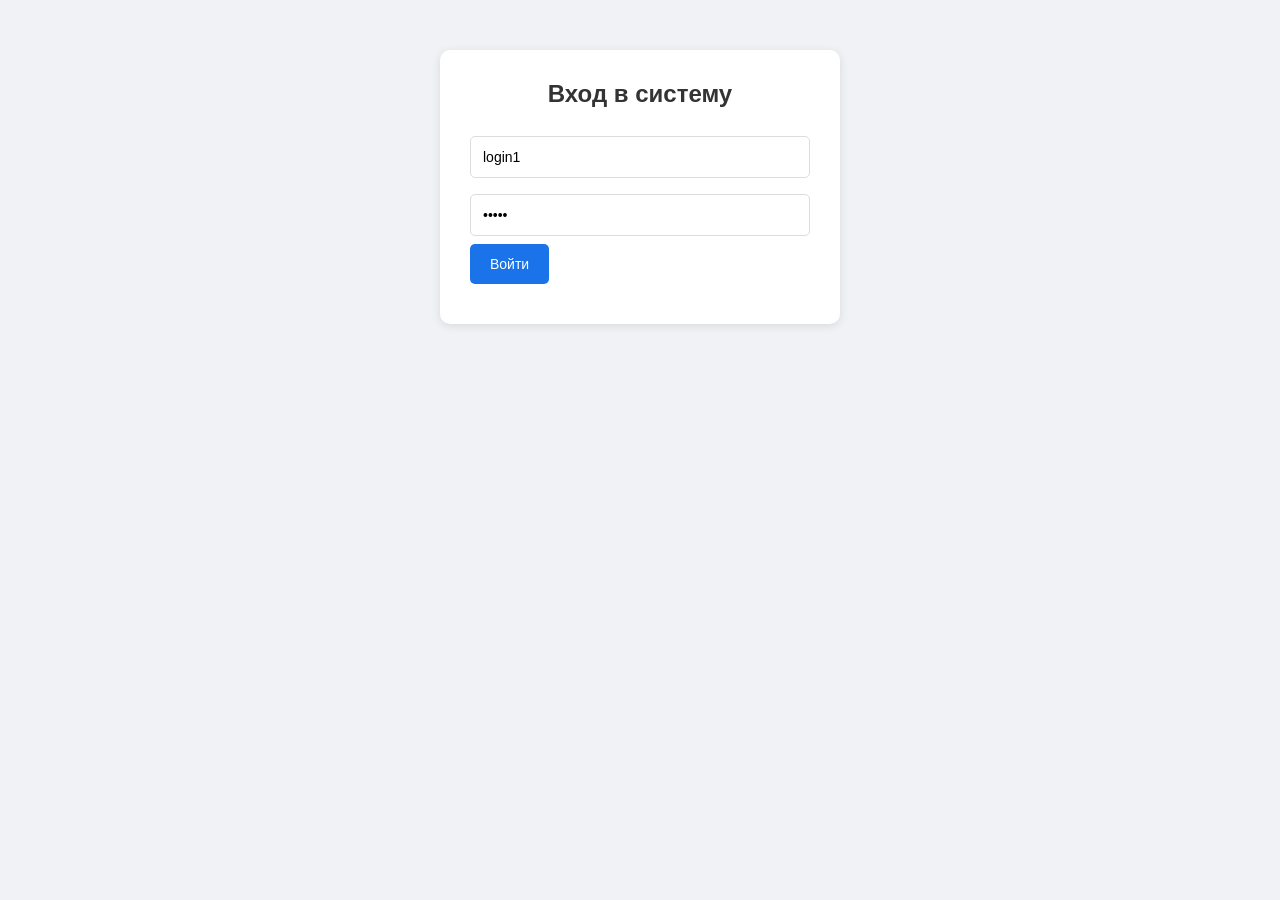
==== commit bbb0b5e4: "Доработана фаловая структура проекта" ====
--- a/RequestsForCarRepairs/wwwroot/customer.html
+++ b/RequestsForCarRepairs/wwwroot/customer.html
@@ -17,14 +17,14 @@
             </div>
         </div>
 
-        <!-- Уведомления для клиента -->
+        
         <div class="alert-panel" id="notificationPanel" style="display: none;">
             <span class="alert-count" id="notificationCount">0</span>
             <span>новых уведомлений</span>
             <button onclick="showNotifications()">Просмотреть</button>
         </div>
 
-        <!-- Статистика клиента -->
+ 
         <div class="statistics-panel">
             <div class="stat-card">
                 <h3>Мои заявки</h3>
@@ -44,7 +44,7 @@
             </div>
         </div>
 
-        <!-- Навигация -->
+        
         <div class="nav">
             <button class="active" onclick="showTab('activeRequests')">Активные заявки</button>
             <button onclick="showTab('requestHistory')">История</button>
@@ -52,13 +52,12 @@
             <button onclick="showTab('feedback')">Оставить отзыв</button>
         </div>
 
-        <!-- Вкладка: Активные заявки -->
+        
         <div id="activeRequestsTab" class="tab active">
             <h2>Текущие заявки</h2>
             <div id="activeRequestsList">Загрузка...</div>
         </div>
 
-        <!-- Вкладка: История заявок -->
         <div id="requestHistoryTab" class="tab">
             <h2>История заявок</h2>
             <div class="filter-panel">
@@ -73,7 +72,7 @@
             <div id="historyRequestsList">Загрузка...</div>
         </div>
 
-        <!-- Вкладка: Новая заявка -->
+       
         <div id="newRequestTab" class="tab">
             <h2>Создание новой заявки</h2>
             <div class="request-card">
@@ -103,11 +102,11 @@
             </div>
         </div>
 
-        <!-- Вкладка: Оставить отзыв -->
+      
         <div id="feedbackTab" class="tab">
             <h2>Оценка качества обслуживания</h2>
 
-            <!-- Завершенные заявки для отзыва -->
+           
             <div id="completedForFeedback">Загрузка...</div>
 
           
